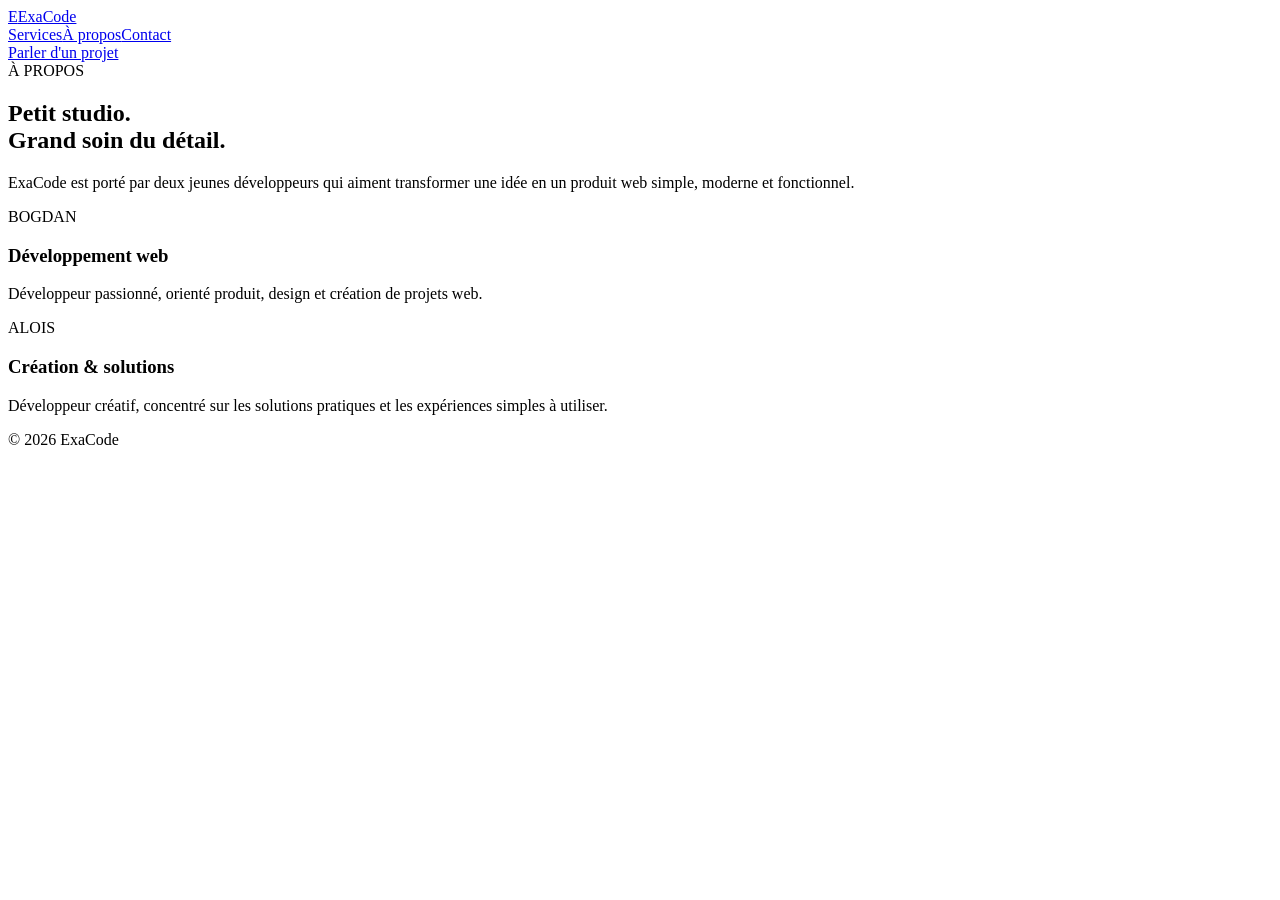
==== about.html @ 2784b4f7 "Add files via upload" ====
<!doctype html><html lang="fr"><head><meta charset="utf-8"><meta name="viewport" content="width=device-width,initial-scale=1"><title>À propos — ExaCode</title><link rel="stylesheet" href="assets/style.css"></head><body><nav class="nav"><div class="wrap navin"><a class="brand" href="index.html"><span class="logo">E</span>ExaCode</a><div class="links"><a href="services.html">Services</a><a href="about.html">À propos</a><a href="contact.html">Contact</a></div><a class="cta" href="contact.html">Parler d'un projet</a></div></nav><main><section class="pagehero"><div class="wrap"><span class="badge">À PROPOS</span><h1>Petit studio.<br>Grand soin du détail.</h1><p class="section-sub">ExaCode est porté par deux jeunes développeurs qui aiment transformer une idée en un produit web simple, moderne et fonctionnel.</p></div></section><section><div class="wrap two"><article class="card service"><div class="num">BOGDAN</div><h3>Développement web</h3><p>Développeur passionné, orienté produit, design et création de projets web.</p></article><article class="card service"><div class="num">ALOIS</div><h3>Création & solutions</h3><p>Développeur créatif, concentré sur les solutions pratiques et les expériences simples à utiliser.</p></article></div></section></main><footer class="footer"><div class="wrap">© 2026 ExaCode</div></footer><script src="assets/prank.js"></script></body></html>
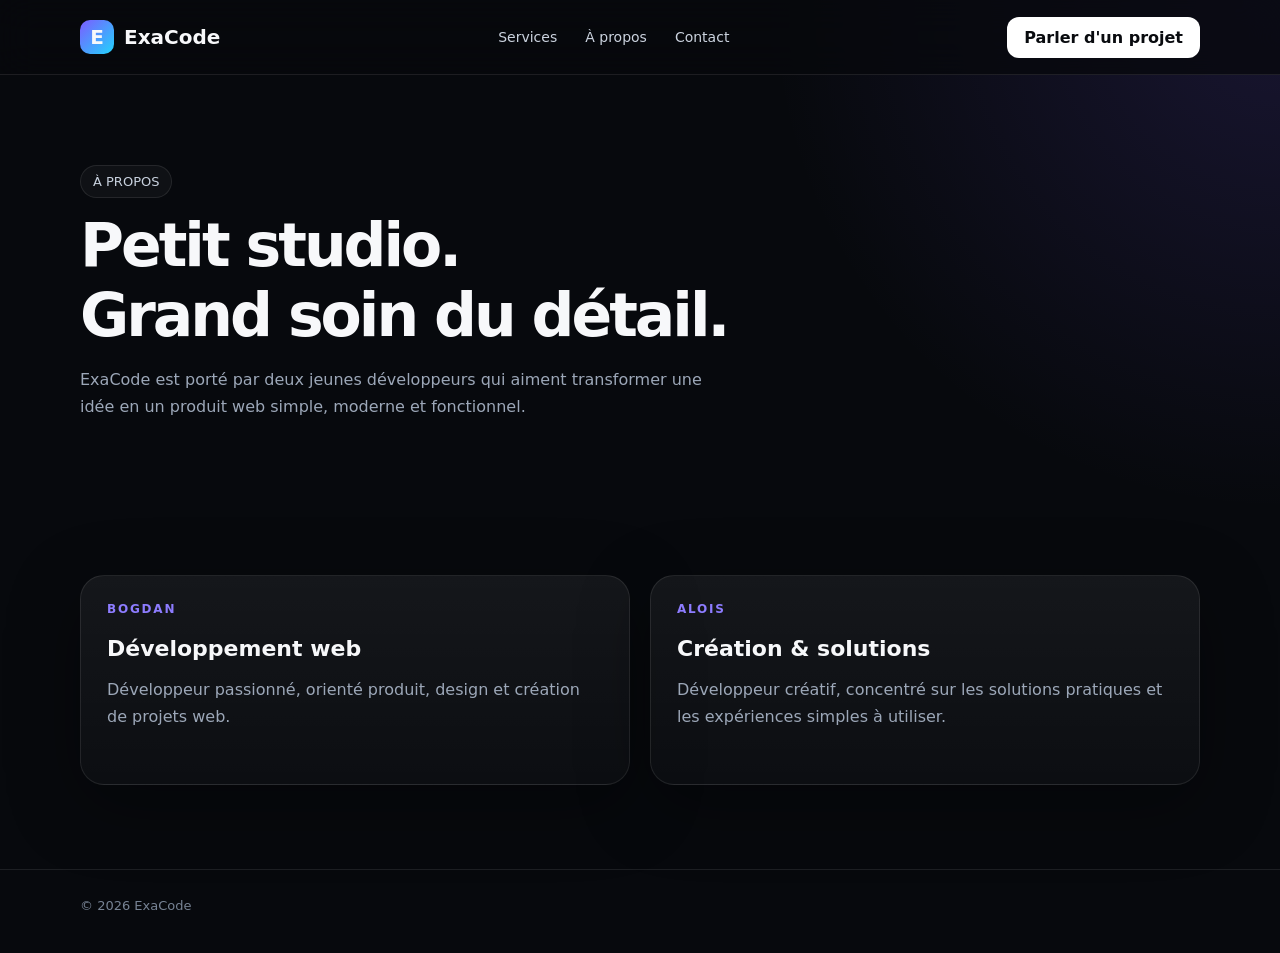
==== commit 046494e3: "Fix stylesheet path in about.html Updated stylesheet link in about.html." ====
--- a/about.html
+++ b/about.html
@@ -1 +1 @@
-<!doctype html><html lang="fr"><head><meta charset="utf-8"><meta name="viewport" content="width=device-width,initial-scale=1"><title>À propos — ExaCode</title><link rel="stylesheet" href="assets/style.css"></head><body><nav class="nav"><div class="wrap navin"><a class="brand" href="index.html"><span class="logo">E</span>ExaCode</a><div class="links"><a href="services.html">Services</a><a href="about.html">À propos</a><a href="contact.html">Contact</a></div><a class="cta" href="contact.html">Parler d'un projet</a></div></nav><main><section class="pagehero"><div class="wrap"><span class="badge">À PROPOS</span><h1>Petit studio.<br>Grand soin du détail.</h1><p class="section-sub">ExaCode est porté par deux jeunes développeurs qui aiment transformer une idée en un produit web simple, moderne et fonctionnel.</p></div></section><section><div class="wrap two"><article class="card service"><div class="num">BOGDAN</div><h3>Développement web</h3><p>Développeur passionné, orienté produit, design et création de projets web.</p></article><article class="card service"><div class="num">ALOIS</div><h3>Création & solutions</h3><p>Développeur créatif, concentré sur les solutions pratiques et les expériences simples à utiliser.</p></article></div></section></main><footer class="footer"><div class="wrap">© 2026 ExaCode</div></footer><script src="assets/prank.js"></script></body></html>
+<!doctype html><html lang="fr"><head><meta charset="utf-8"><meta name="viewport" content="width=device-width,initial-scale=1"><title>À propos — ExaCode</title><link rel="stylesheet" href="style.css"></head><body><nav class="nav"><div class="wrap navin"><a class="brand" href="index.html"><span class="logo">E</span>ExaCode</a><div class="links"><a href="services.html">Services</a><a href="about.html">À propos</a><a href="contact.html">Contact</a></div><a class="cta" href="contact.html">Parler d'un projet</a></div></nav><main><section class="pagehero"><div class="wrap"><span class="badge">À PROPOS</span><h1>Petit studio.<br>Grand soin du détail.</h1><p class="section-sub">ExaCode est porté par deux jeunes développeurs qui aiment transformer une idée en un produit web simple, moderne et fonctionnel.</p></div></section><section><div class="wrap two"><article class="card service"><div class="num">BOGDAN</div><h3>Développement web</h3><p>Développeur passionné, orienté produit, design et création de projets web.</p></article><article class="card service"><div class="num">ALOIS</div><h3>Création & solutions</h3><p>Développeur créatif, concentré sur les solutions pratiques et les expériences simples à utiliser.</p></article></div></section></main><footer class="footer"><div class="wrap">© 2026 ExaCode</div></footer><script src="assets/prank.js"></script></body></html>
--- a/style.css
+++ b/style.css
@@ -0,0 +1 @@
+:root{--bg:#07090d;--panel:#0f1319;--text:#f7f8fa;--muted:#9ca7b8;--accent:#7c5cff;--accent2:#21d4fd;--line:rgba(255,255,255,.09)}*{box-sizing:border-box}html{scroll-behavior:smooth}body{margin:0;font-family:Inter,ui-sans-serif,system-ui,-apple-system,BlinkMacSystemFont,"Segoe UI",sans-serif;background:radial-gradient(circle at top right,rgba(124,92,255,.15),transparent 32%),var(--bg);color:var(--text)}a{color:inherit;text-decoration:none}.wrap{width:min(1120px,calc(100% - 40px));margin:auto}.nav{position:sticky;top:0;z-index:40;background:rgba(7,9,13,.76);backdrop-filter:blur(18px);border-bottom:1px solid var(--line)}.navin{height:74px;display:flex;align-items:center;justify-content:space-between}.brand{display:flex;gap:10px;align-items:center;font-weight:800;font-size:20px}.logo{width:34px;height:34px;border-radius:10px;background:linear-gradient(135deg,var(--accent),var(--accent2));display:grid;place-items:center;font-weight:900}.links{display:flex;gap:28px;color:#cbd3df;font-size:14px}.links a:hover{color:#fff}.cta{padding:11px 17px;border-radius:12px;background:#fff;color:#090b0f;font-weight:700}.hero{padding:110px 0 85px;display:grid;grid-template-columns:1.15fr .85fr;gap:54px;align-items:center}.badge{display:inline-flex;padding:8px 12px;border:1px solid var(--line);border-radius:999px;color:#c9d2df;background:rgba(255,255,255,.035);font-size:13px}.hero h1{font-size:clamp(48px,7vw,84px);line-height:.98;letter-spacing:-.055em;margin:22px 0}.gradient{background:linear-gradient(90deg,#fff 8%,#b9abff 55%,#7fe6ff);-webkit-background-clip:text;color:transparent}.hero p{font-size:19px;color:var(--muted);line-height:1.7;max-width:640px}.actions{display:flex;gap:12px;margin-top:32px}.btn{padding:14px 19px;border-radius:13px;border:1px solid var(--line);font-weight:700}.btn.primary{background:#fff;color:#080a0d}.card{background:linear-gradient(180deg,rgba(255,255,255,.06),rgba(255,255,255,.025));border:1px solid var(--line);border-radius:24px;padding:24px;box-shadow:0 20px 70px rgba(0,0,0,.34)}.mock{min-height:420px;position:relative;overflow:hidden}.mock:before{content:"";position:absolute;width:270px;height:270px;border-radius:50%;background:var(--accent);filter:blur(90px);opacity:.35;top:-80px;right:-80px}.browser{position:relative;background:#090c11;border:1px solid var(--line);border-radius:16px;overflow:hidden}.browserbar{height:42px;border-bottom:1px solid var(--line);display:flex;align-items:center;padding:0 13px;gap:7px}.dot{width:8px;height:8px;border-radius:50%;background:#5b6574}.sitebox{padding:34px}.mini-title{font-size:30px;font-weight:800;letter-spacing:-.04em}.mini-grid{display:grid;grid-template-columns:repeat(2,1fr);gap:12px;margin-top:30px}.mini{height:88px;border-radius:12px;background:linear-gradient(135deg,rgba(124,92,255,.18),rgba(33,212,253,.06));border:1px solid var(--line)}section{padding:84px 0}.section-title{font-size:42px;letter-spacing:-.04em;margin:0 0 14px}.section-sub{color:var(--muted);max-width:650px;line-height:1.7}.grid3{display:grid;grid-template-columns:repeat(3,1fr);gap:18px;margin-top:34px}.service{padding:26px;min-height:210px}.service .num{color:#8d7cff;font-weight:800;font-size:12px;letter-spacing:.15em}.service h3{font-size:22px;margin:20px 0 10px}.service p{color:var(--muted);line-height:1.65}.footer{border-top:1px solid var(--line);padding:28px 0 40px;color:#778394;font-size:13px}.pagehero{padding:90px 0 55px}.pagehero h1{font-size:60px;letter-spacing:-.05em;margin:12px 0}.two{display:grid;grid-template-columns:1fr 1fr;gap:20px}.list{display:grid;gap:14px}.item{padding:20px;border:1px solid var(--line);border-radius:16px;background:rgba(255,255,255,.03)}.contactbox{display:grid;grid-template-columns:.8fr 1.2fr;gap:20px}.contact-form input,.contact-form textarea{width:100%;background:#090c11;border:1px solid var(--line);color:#fff;border-radius:12px;padding:14px 15px;margin-bottom:12px;font:inherit}.contact-form textarea{min-height:140px;resize:vertical}.contact-form button{border:0;cursor:pointer}.prank-overlay{position:fixed;inset:0;z-index:9999;background:#020403;color:#56ff79;display:none;overflow:auto}.prank-overlay.show{display:block}.terminal{width:min(980px,calc(100% - 32px));margin:34px auto;padding:28px;border:1px solid #174d24;border-radius:18px;background:#000b03;box-shadow:0 0 80px rgba(0,255,70,.12);font-family:"SFMono-Regular",Consolas,"Liberation Mono",monospace}.hack-title{font-family:inherit;text-align:center;color:#ff5050;font-size:clamp(34px,6vw,72px);letter-spacing:.04em;margin:8px 0 6px;text-shadow:0 0 24px rgba(255,60,60,.4)}.hack-sub{text-align:center;color:#ffe35a;margin-bottom:28px}.terminal pre{white-space:pre-wrap;word-break:break-word;font-size:15px;line-height:1.55}.reveal{margin-top:28px;padding-top:18px;border-top:1px solid #174d24;color:#d9ffe0;text-align:center;font-family:Inter,system-ui}.reveal b{color:#fff}.closeprank{display:block;margin:18px auto 0;border:1px solid #2d8f43;background:#07180b;color:#afffbd;padding:10px 16px;border-radius:10px;cursor:pointer}@media(max-width:800px){.links{display:none}.hero,.two,.contactbox{grid-template-columns:1fr}.hero{padding-top:70px}.grid3{grid-template-columns:1fr}.hero h1,.pagehero h1{font-size:48px}.mock{min-height:auto}}
